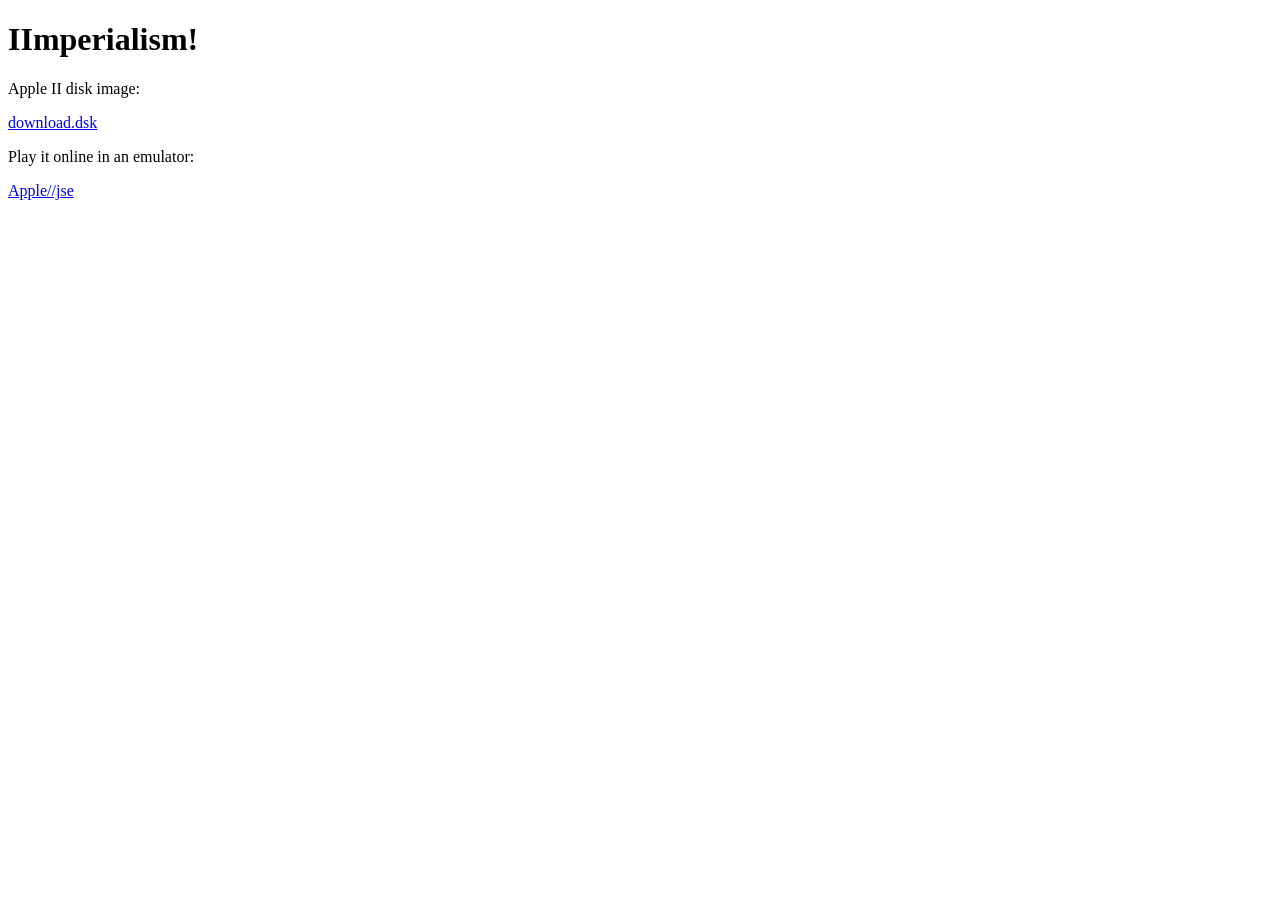
==== index.html @ 108a694f "Add link to play online in an emulator" ====
<!doctype html>
<html>
  <head>
    <meta charset="utf-8">
    <title>IImperialism!</title>
  </head>
  <body>
    <h1>IImperialism!</h1>
    <p>Apple II disk image:</p>
    <p><a href="assets/iimperialism.dsk">download.dsk</a></p>
    <p>Play it online in an emulator:</p>
    <p><a href="https://www.scullinsteel.com/apple//e?disk=https://taciano-perez.github.io/iimperialism/assets/iimperialism.dsk">Apple//jse</a></p>
  </body>
</html>
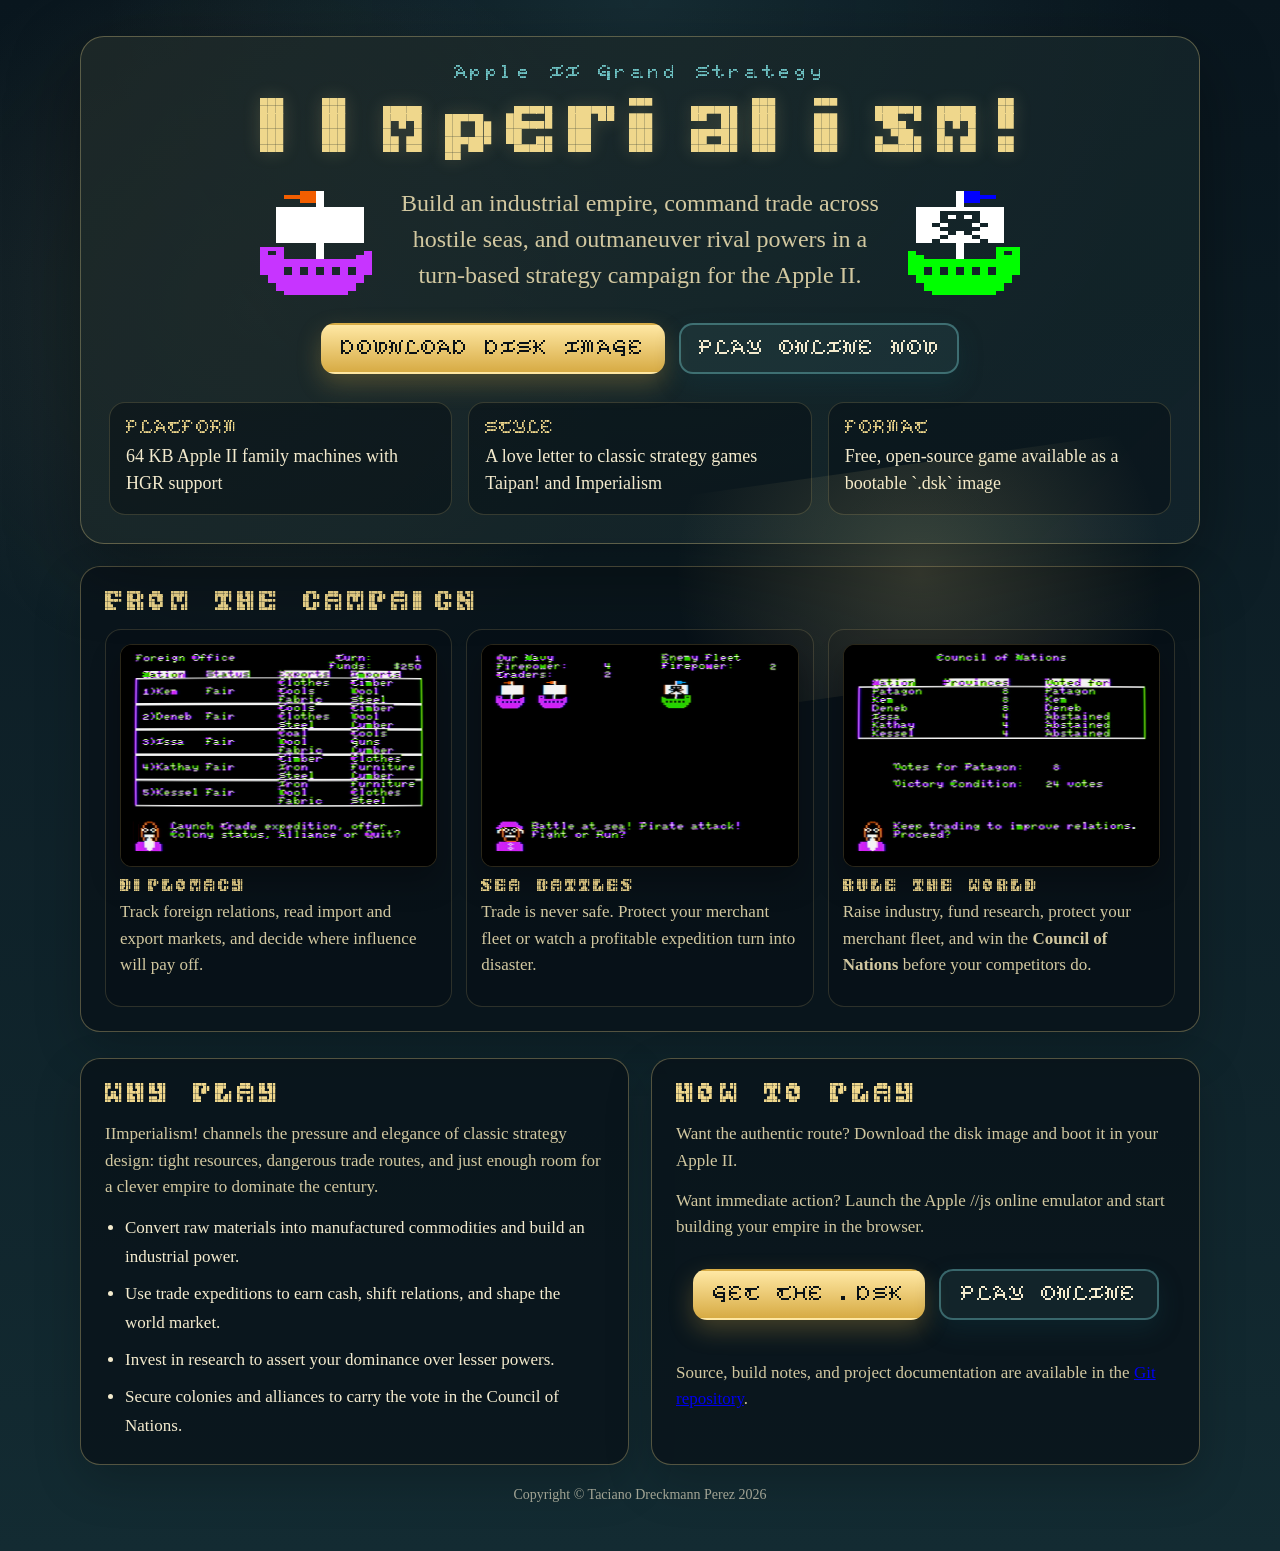
==== commit 9432e679: "Improved website." ====
--- a/index.html
+++ b/index.html
@@ -1,14 +1,509 @@
 <!doctype html>
-<html>
+<html lang="en">
   <head>
     <meta charset="utf-8">
-    <title>IImperialism!</title>
+    <meta name="viewport" content="width=device-width, initial-scale=1">
+    <title>IImperialism! | Apple II Strategy Game</title>
+    <meta
+      name="description"
+      content="Rule an industrial empire on the Apple II. Download the disk image or play IImperialism! online in your browser."
+    >
+    <link rel="icon" type="image/png" href="assets/img/web/ship-favicon.png">
+    <link rel="apple-touch-icon" href="assets/img/web/ship.png">
+    <link rel="stylesheet" href="assets/fonts/fonts.css">
+    <style>
+      :root {
+        --bg-top: #08151d;
+        --bg-bottom: #132b32;
+        --panel: rgba(10, 24, 31, 0.82);
+        --panel-border: rgba(239, 215, 140, 0.32);
+        --text: #f4ebce;
+        --muted: #d2c8a0;
+        --gold: #efd78c;
+        --gold-deep: #b88d36;
+        --sea: #71c7c8;
+        --ink: #091116;
+        --shadow: rgba(0, 0, 0, 0.36);
+        --hero-ship-native-size: 28px;
+        --hero-ship-display-scale: 4;
+      }
+
+      * {
+        box-sizing: border-box;
+      }
+
+      html {
+        min-height: 100%;
+      }
+
+      body {
+        margin: 0;
+        min-height: 100vh;
+        color: var(--text);
+        background:
+          radial-gradient(circle at top, rgba(113, 199, 200, 0.12), transparent 32%),
+          radial-gradient(circle at 20% 20%, rgba(239, 215, 140, 0.1), transparent 24%),
+          linear-gradient(180deg, var(--bg-top), var(--bg-bottom));
+        font-family: "Palatino Linotype", "Book Antiqua", Palatino, serif;
+      }
+
+      body::before {
+        content: "";
+        position: fixed;
+        inset: 0;
+        pointer-events: none;
+        background:
+          linear-gradient(rgba(255, 255, 255, 0.025), rgba(255, 255, 255, 0.025)) 0 0 / 100% 3px,
+          linear-gradient(90deg, rgba(255, 255, 255, 0.016), rgba(255, 255, 255, 0.016)) 0 0 / 3px 100%;
+        opacity: 0.22;
+      }
+
+      .page {
+        width: min(1120px, calc(100% - 32px));
+        margin: 0 auto;
+        padding: 36px 0 48px;
+      }
+
+      .hero {
+        position: relative;
+        padding: 28px;
+        border: 1px solid var(--panel-border);
+        border-radius: 24px;
+        background:
+          linear-gradient(135deg, rgba(239, 215, 140, 0.08), rgba(113, 199, 200, 0.06)),
+          var(--panel);
+        box-shadow: 0 24px 70px var(--shadow);
+      }
+
+      .hero-copy {
+        position: relative;
+        z-index: 1;
+        width: min(760px, 100%);
+        margin: 0 auto;
+        text-align: center;
+      }
+
+      .hero::after {
+        content: "";
+        position: absolute;
+        inset: auto -10% -28% 40%;
+        height: 220px;
+        background: radial-gradient(circle, rgba(239, 215, 140, 0.18), transparent 60%);
+        transform: rotate(-8deg);
+        pointer-events: none;
+      }
+
+      .eyebrow,
+      .title,
+      .cta-link,
+      .stat-label,
+      .section-title {
+        font-family: "IImperialism Taipan", monospace;
+      }
+
+      .eyebrow {
+        display: block;
+        margin-bottom: 18px;
+        color: var(--sea);
+        font-size: 15px;
+        letter-spacing: 1px;
+        text-align: center;
+      }
+
+      .title {
+        margin: 0;
+        max-width: none;
+        font-size: clamp(34px, 5.8vw, 62px);
+        line-height: 1.02;
+        letter-spacing: -0.5px;
+        color: var(--gold);
+        text-shadow: 0 0 18px rgba(239, 215, 140, 0.18);
+        text-align: center;
+      }
+
+      .subtitle {
+        width: min(760px, 100%);
+        margin: 22px auto 0;
+        display: grid;
+        grid-template-columns:
+          calc(var(--hero-ship-native-size) * var(--hero-ship-display-scale))
+          minmax(0, 1fr)
+          calc(var(--hero-ship-native-size) * var(--hero-ship-display-scale));
+        gap: 18px;
+        align-items: center;
+        font-size: clamp(18px, 2.5vw, 24px);
+        line-height: 1.5;
+        color: var(--muted);
+      }
+
+      .subtitle-text {
+        text-align: center;
+      }
+
+      .hero-ship {
+        display: block;
+        width: calc(var(--hero-ship-native-size) * var(--hero-ship-display-scale));
+        height: calc(var(--hero-ship-native-size) * var(--hero-ship-display-scale));
+        object-fit: contain;
+        image-rendering: pixelated;
+      }
+
+      .cta-row {
+        display: flex;
+        flex-wrap: wrap;
+        gap: 14px;
+        margin-top: 28px;
+        justify-content: center;
+      }
+
+      .cta-link {
+        display: inline-flex;
+        align-items: center;
+        justify-content: center;
+        min-width: 220px;
+        padding: 14px 18px;
+        border: 2px solid transparent;
+        border-radius: 14px;
+        text-decoration: none;
+        font-size: 16px;
+        line-height: 1.2;
+        text-transform: uppercase;
+        transition: transform 140ms ease, box-shadow 140ms ease, border-color 140ms ease;
+      }
+
+      .cta-link:hover,
+      .cta-link:focus-visible {
+        transform: translateY(-2px);
+      }
+
+      .cta-primary {
+        color: var(--ink);
+        background: linear-gradient(180deg, #ffe8a4, #d7ab44);
+        box-shadow: 0 10px 24px rgba(215, 171, 68, 0.28);
+      }
+
+      .cta-secondary {
+        color: var(--text);
+        background: rgba(113, 199, 200, 0.08);
+        border-color: rgba(113, 199, 200, 0.42);
+        box-shadow: 0 10px 24px rgba(18, 63, 71, 0.32);
+      }
+
+      .shot-frame {
+        position: relative;
+        overflow: hidden;
+        border: 1px solid rgba(239, 215, 140, 0.18);
+        border-radius: 12px;
+        background: #000;
+        box-shadow: 0 14px 30px rgba(0, 0, 0, 0.28);
+      }
+
+      .shot-frame img {
+        display: block;
+        width: 100%;
+        height: auto;
+        image-rendering: pixelated;
+      }
+
+      .stats {
+        display: grid;
+        grid-template-columns: repeat(3, minmax(0, 1fr));
+        gap: 16px;
+        margin-top: 28px;
+      }
+
+      .stat {
+        padding: 18px 16px;
+        border: 1px solid rgba(239, 215, 140, 0.18);
+        border-radius: 16px;
+        background: rgba(6, 14, 19, 0.48);
+      }
+
+      .stat-label {
+        display: block;
+        margin-bottom: 8px;
+        color: var(--gold);
+        font-size: 14px;
+        text-transform: uppercase;
+      }
+
+      .stat-value {
+        margin: 0;
+        color: var(--text);
+        font-size: 18px;
+        line-height: 1.45;
+      }
+
+      .content-grid {
+        display: grid;
+        grid-template-columns: repeat(2, minmax(0, 1fr));
+        gap: 22px;
+        margin-top: 26px;
+      }
+
+      .panel {
+        padding: 24px;
+        border: 1px solid var(--panel-border);
+        border-radius: 20px;
+        background: rgba(9, 18, 24, 0.76);
+        box-shadow: 0 18px 48px rgba(0, 0, 0, 0.2);
+      }
+
+      .section-title {
+        margin: 0 0 16px;
+        color: var(--gold);
+        font-size: 22px;
+        text-transform: uppercase;
+      }
+
+      .panel p {
+        margin: 0 0 14px;
+        color: var(--muted);
+        font-size: 17px;
+        line-height: 1.55;
+      }
+
+      .feature-list {
+        margin: 0;
+        padding-left: 20px;
+        color: var(--text);
+        font-size: 17px;
+        line-height: 1.7;
+      }
+
+      .feature-list li + li {
+        margin-top: 8px;
+      }
+
+      .showcase-panel {
+        margin-top: 22px;
+      }
+
+      .screenshot-grid {
+        display: grid;
+        grid-template-columns: repeat(3, minmax(0, 1fr));
+        gap: 14px;
+      }
+
+      .screenshot-card {
+        padding: 14px;
+        border: 1px solid rgba(239, 215, 140, 0.16);
+        border-radius: 16px;
+        background: rgba(6, 14, 19, 0.42);
+      }
+
+      .screenshot-title {
+        margin: 12px 0 6px;
+        color: var(--gold);
+        font-family: "IImperialism Taipan", monospace;
+        font-size: 14px;
+        text-transform: uppercase;
+      }
+
+      .screenshot-copy {
+        margin: 0;
+        color: var(--muted);
+        font-size: 15px;
+        line-height: 1.45;
+      }
+
+      .footer-note {
+        margin-top: 18px;
+        color: rgba(244, 235, 206, 0.76);
+        font-size: 15px;
+      }
+
+      .footer-note a {
+        color: var(--sea);
+      }
+
+      .site-footer {
+        margin-top: 22px;
+        text-align: center;
+        color: rgba(244, 235, 206, 0.64);
+        font-size: 14px;
+      }
+
+      @media (max-width: 860px) {
+        .content-grid,
+        .stats {
+          grid-template-columns: 1fr;
+        }
+
+        .page {
+          width: min(100% - 20px, 1120px);
+          padding-top: 18px;
+        }
+
+        .hero,
+        .panel {
+          padding: 20px;
+          border-radius: 18px;
+        }
+
+        .title {
+          font-size: clamp(30px, 10vw, 48px);
+        }
+
+        .subtitle {
+          grid-template-columns: 1fr;
+          gap: 12px;
+        }
+
+        .hero-ship {
+          margin: 0 auto;
+        }
+
+        .screenshot-grid {
+          grid-template-columns: 1fr;
+        }
+
+        .cta-link {
+          width: 100%;
+          min-width: 0;
+        }
+      }
+    </style>
   </head>
   <body>
-    <h1>IImperialism!</h1>
-    <p>Apple II disk image:</p>
-    <p><a href="assets/iimperialism.dsk">download.dsk</a></p>
-    <p>Play it online in an emulator:</p>
-    <p><a href="https://www.scullinsteel.com/apple//e?disk=https://taciano-perez.github.io/iimperialism/assets/iimperialism.dsk">Apple//jse</a></p>
+    <main class="page">
+      <section class="hero">
+        <div class="hero-copy">
+          <div class="eyebrow">Apple II Grand Strategy</div>
+          <h1 class="title">IImperialism!</h1>
+          <p class="subtitle">
+            <img class="hero-ship" src="assets/img/web/ship.png" alt="">
+            <span class="subtitle-text">
+              Build an industrial empire, command trade across hostile seas, and
+              outmaneuver rival powers in a turn-based strategy campaign for
+              the Apple II.
+            </span>
+            <img class="hero-ship" src="assets/img/web/ship_pirate.png" alt="">
+          </p>
+          <div class="cta-row">
+            <a class="cta-link cta-primary" href="assets/iimperialism.dsk" download>
+              Download Disk Image
+            </a>
+            <a
+              class="cta-link cta-secondary"
+              href="https://www.scullinsteel.com/apple//e?disk=https://taciano-perez.github.io/iimperialism/assets/iimperialism.dsk"
+              target="_blank"
+              rel="noopener noreferrer"
+            >
+              Play Online Now
+            </a>
+          </div>
+        </div>
+
+        <div class="stats">
+          <div class="stat">
+            <span class="stat-label">Platform</span>
+            <p class="stat-value">64 KB Apple II family machines with HGR support</p>
+          </div>
+          <div class="stat">
+            <span class="stat-label">Style</span>
+            <p class="stat-value">A love letter to classic strategy games Taipan! and Imperialism</p>
+          </div>
+          <div class="stat">
+            <span class="stat-label">Format</span>
+            <p class="stat-value">Free, open-source game available as a bootable `.dsk` image</p>
+          </div>
+        </div>
+      </section>
+
+      <section class="panel showcase-panel">
+        <h2 class="section-title">From The Campaign</h2>
+        <div class="screenshot-grid">
+          <div class="screenshot-card">
+            <div class="shot-frame">
+              <img
+                src="assets/screenshots/diplomacy-screen.png"
+                alt="Foreign Office diplomacy screen"
+              >
+            </div>
+            <h3 class="screenshot-title">Diplomacy</h3>
+            <p class="screenshot-copy">
+              Track foreign relations, read import and export markets, and decide where influence will pay off.
+            </p>
+          </div>
+          <div class="screenshot-card">
+            <div class="shot-frame">
+              <img
+                src="assets/screenshots/sea-battle-screen.png"
+                alt="Sea battle screen with pirate attack"
+              >
+            </div>
+            <h3 class="screenshot-title">Sea Battles</h3>
+            <p class="screenshot-copy">
+              Trade is never safe. Protect your merchant fleet or watch a profitable expedition turn into disaster.
+            </p>
+          </div>
+          <div class="screenshot-card">
+            <div class="shot-frame">
+              <img
+                src="assets/screenshots/council-nations-screen.png"
+                alt="Council of Nations screen"
+              >
+            </div>
+            <h3 class="screenshot-title">Rule the World</h3>
+            <p class="screenshot-copy">
+              Raise industry, fund research, protect your merchant fleet, and win
+              the <strong>Council of Nations</strong> before your competitors do.
+            </p>
+          </div>
+        </div>
+      </section>
+
+      <section class="content-grid">
+        <article class="panel">
+          <h2 class="section-title">Why Play</h2>
+          <p>
+            IImperialism! channels the pressure and elegance of classic strategy
+            design: tight resources, dangerous trade routes, and just enough room
+            for a clever empire to dominate the century.
+          </p>
+          <ul class="feature-list">
+            <li>Convert raw materials into manufactured commodities and build an industrial power.</li>
+            <li>Use trade expeditions to earn cash, shift relations, and shape the world market.</li>
+            <li>Invest in research to assert your dominance over lesser powers.</li>
+            <li>Secure colonies and alliances to carry the vote in the Council of Nations.</li>
+          </ul>
+        </article>
+
+        <article class="panel">
+          <h2 class="section-title">How To PLay</h2>
+          <p>
+            Want the authentic route? Download the disk image and boot it in your
+            Apple II.
+          </p>
+          <p>
+            Want immediate action? Launch the Apple //js online
+            emulator and start building your empire in the browser.
+          </p>
+          <div class="cta-row">
+            <a class="cta-link cta-primary" href="assets/iimperialism.dsk" download>
+              Get The .DSK
+            </a>
+            <a
+              class="cta-link cta-secondary"
+              href="https://www.scullinsteel.com/apple//e?disk=https://taciano-perez.github.io/iimperialism/assets/iimperialism.dsk"
+              target="_blank"
+              rel="noopener noreferrer"
+            >
+              Play Online
+            </a>
+          </div>
+          <p>&nbsp;</p>
+          <p>
+            Source, build notes, and project documentation are available in the
+            <a href="https://github.com/taciano-perez/iimperialism">Git repository</a>.
+          </p>
+        </article>
+      </section>
+
+      <footer class="site-footer">
+        Copyright &copy; Taciano Dreckmann Perez 2026
+      </footer>
+    </main>
   </body>
 </html>
--- a/assets/fonts/fonts.css
+++ b/assets/fonts/fonts.css
@@ -0,0 +1,20 @@
+/* Generated by tools/export_web_fonts.py */
+@font-face {
+  font-family: 'IImperialism Taipan';
+  src: url('iimperialism-taipan-regular.woff2') format('woff2');
+  font-style: normal;
+  font-weight: 400;
+}
+@font-face {
+  font-family: 'IImperialism Taipan';
+  src: url('iimperialism-taipan-bold.woff2') format('woff2');
+  font-style: normal;
+  font-weight: 700;
+}
+
+.iimperialism-font {
+  font-family: 'IImperialism Taipan', monospace;
+  font-smooth: never;
+  -webkit-font-smoothing: none;
+  text-rendering: optimizeSpeed;
+}
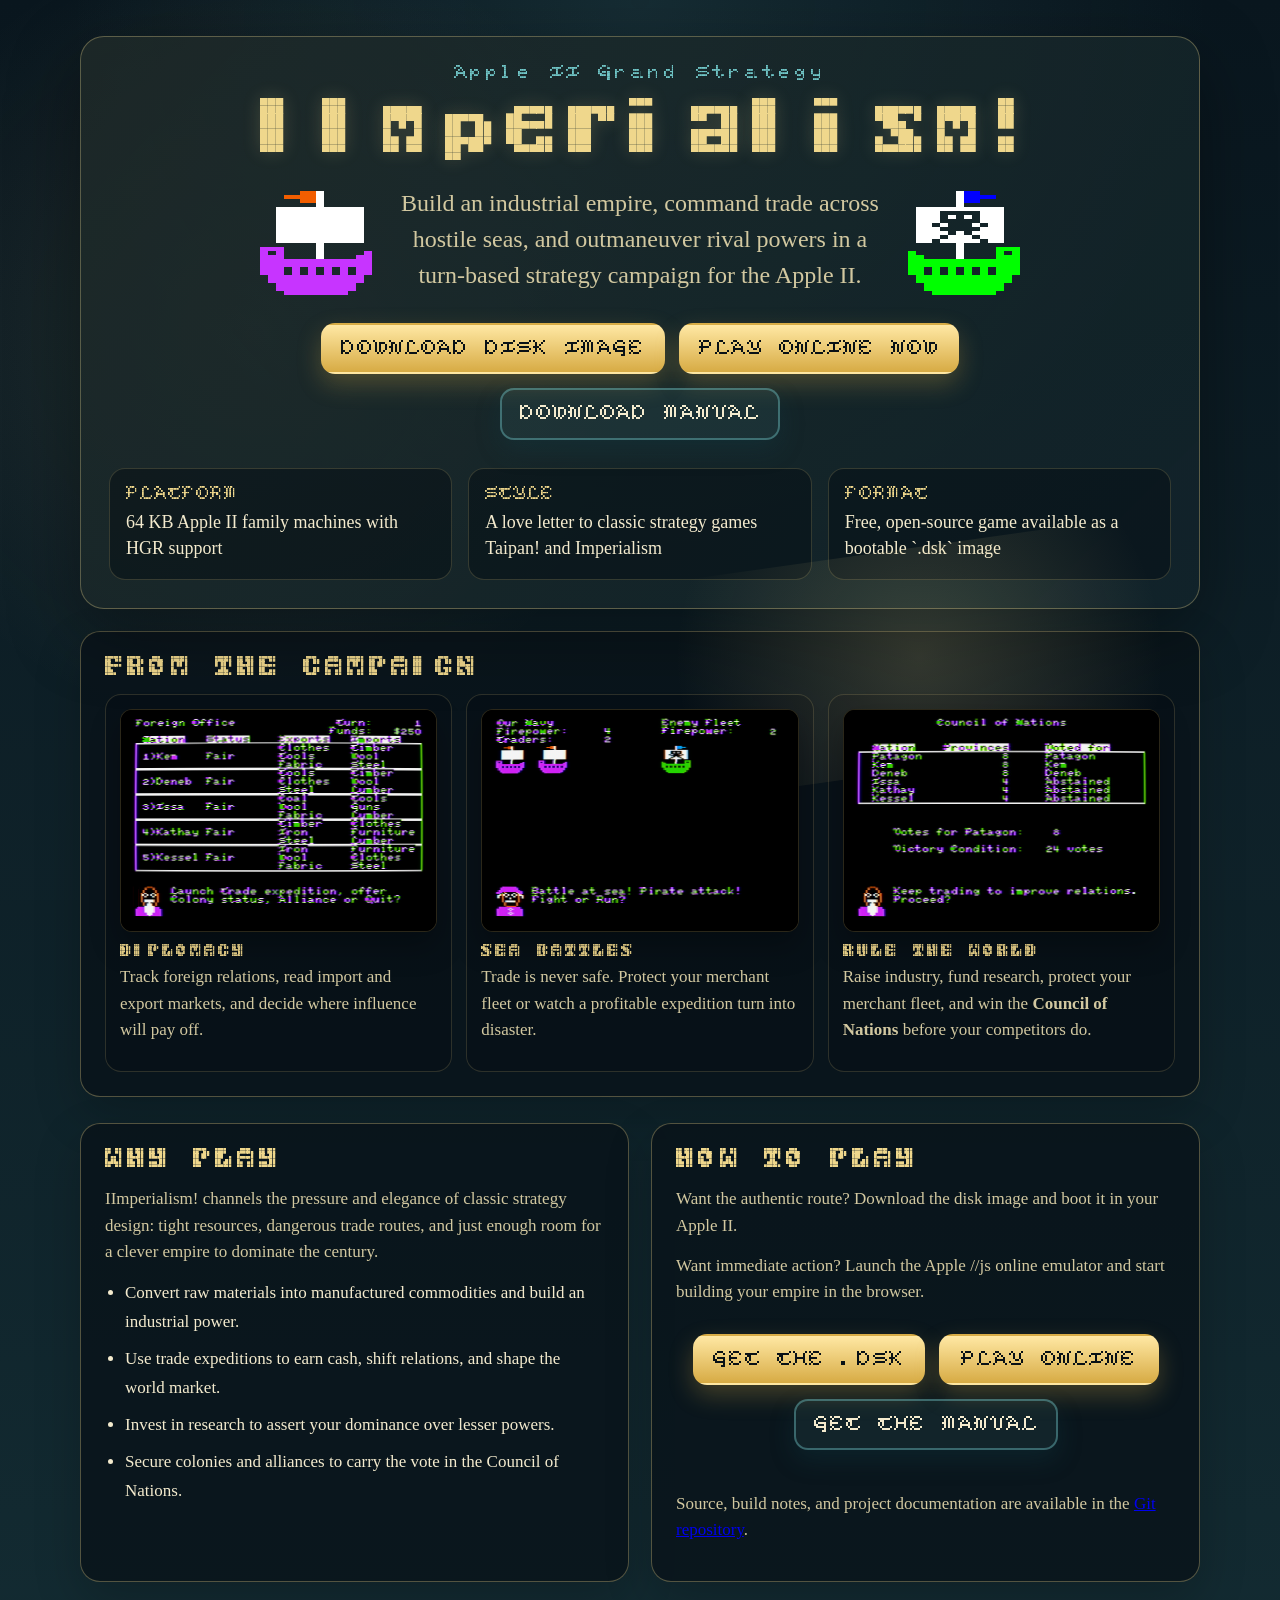
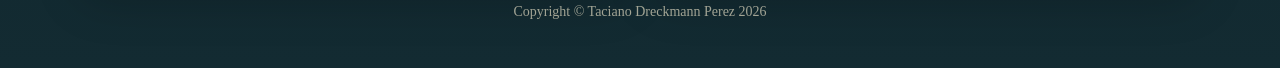
==== commit 30ed2e1a: "Improved website and manual." ====
--- a/index.html
+++ b/index.html
@@ -363,6 +363,19 @@
           min-width: 0;
         }
       }
+
+      @media (max-width: 520px) {
+        .hero,
+        .panel {
+          padding: 16px;
+        }
+
+        .title {
+          font-size: clamp(19px, 8vw, 30px);
+          line-height: 0.94;
+          letter-spacing: 0;
+        }
+      }
     </style>
   </head>
   <body>
@@ -381,16 +394,31 @@
             <img class="hero-ship" src="assets/img/web/ship_pirate.png" alt="">
           </p>
           <div class="cta-row">
-            <a class="cta-link cta-primary" href="assets/iimperialism.dsk" download>
+            <a
+              class="cta-link cta-primary"
+              href="releases/0.1.0/iimperialism-0.1.0.dsk"
+              download
+              target="_blank"
+              rel="noopener noreferrer"
+            >
               Download Disk Image
             </a>
             <a
-              class="cta-link cta-secondary"
-              href="https://www.scullinsteel.com/apple//e?disk=https://taciano-perez.github.io/iimperialism/assets/iimperialism.dsk"
+              class="cta-link cta-primary"
+              href="https://www.scullinsteel.com/apple//e?disk=https://taciano-perez.github.io/iimperialism/releases/0.1.0/iimperialism-0.1.0.dsk"
               target="_blank"
               rel="noopener noreferrer"
             >
               Play Online Now
+            </a>
+            <a
+              class="cta-link cta-secondary"
+              href="releases/0.1.0/iimperialism-manual-0.1.0.pdf"
+              download
+              target="_blank"
+              rel="noopener noreferrer"
+            >
+              Download Manual
             </a>
           </div>
         </div>
@@ -481,22 +509,41 @@
             emulator and start building your empire in the browser.
           </p>
           <div class="cta-row">
-            <a class="cta-link cta-primary" href="assets/iimperialism.dsk" download>
+            <a
+              class="cta-link cta-primary"
+              href="releases/0.1.0/iimperialism-0.1.0.dsk"
+              download
+              target="_blank"
+              rel="noopener noreferrer"
+            >
               Get The .DSK
             </a>
             <a
-              class="cta-link cta-secondary"
-              href="https://www.scullinsteel.com/apple//e?disk=https://taciano-perez.github.io/iimperialism/assets/iimperialism.dsk"
+              class="cta-link cta-primary"
+              href="https://www.scullinsteel.com/apple//e?disk=https://taciano-perez.github.io/iimperialism/releases/0.1.0/iimperialism-0.1.0.dsk"
               target="_blank"
               rel="noopener noreferrer"
             >
               Play Online
             </a>
+            <a
+              class="cta-link cta-secondary"
+              href="releases/0.1.0/iimperialism-manual-0.1.0.pdf"
+              download
+              target="_blank"
+              rel="noopener noreferrer"
+            >
+              Get The Manual
+            </a>
           </div>
           <p>&nbsp;</p>
           <p>
             Source, build notes, and project documentation are available in the
-            <a href="https://github.com/taciano-perez/iimperialism">Git repository</a>.
+            <a
+              href="https://github.com/taciano-perez/iimperialism"
+              target="_blank"
+              rel="noopener noreferrer"
+            >Git repository</a>.
           </p>
         </article>
       </section>
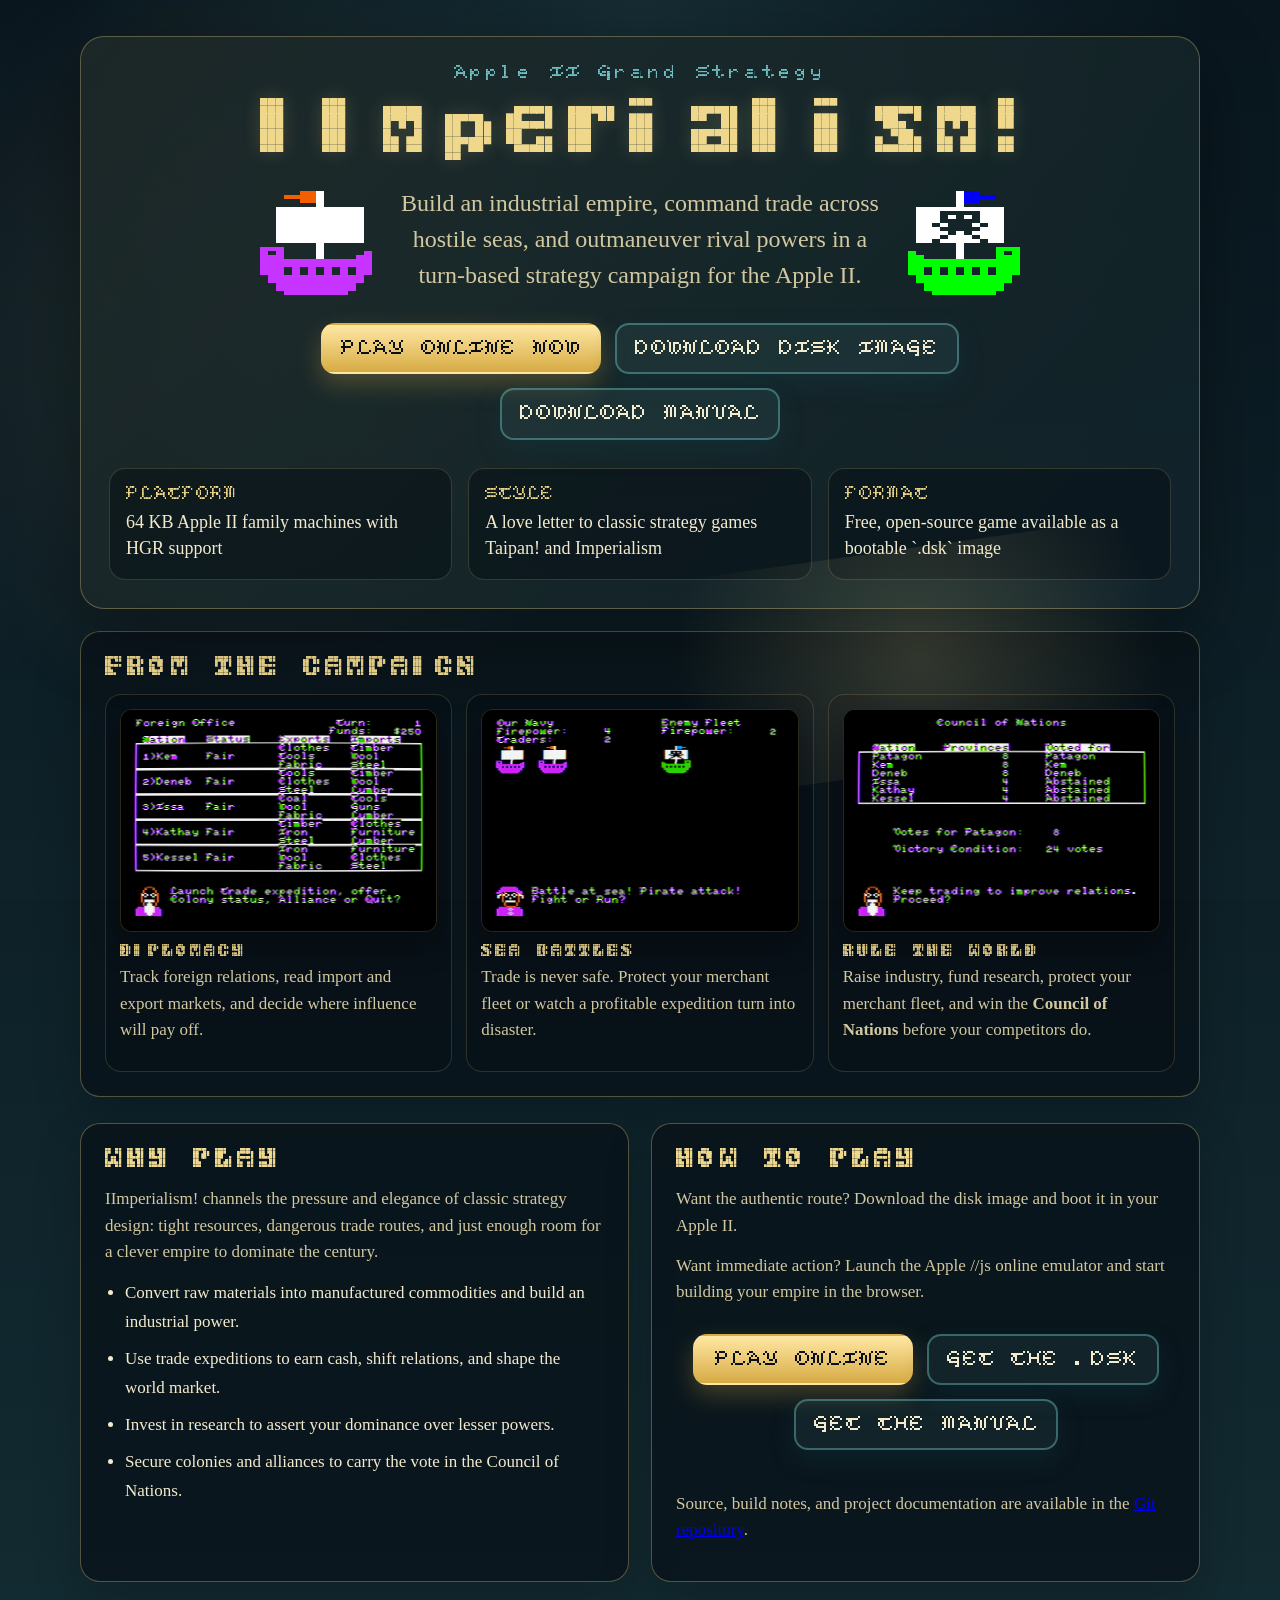
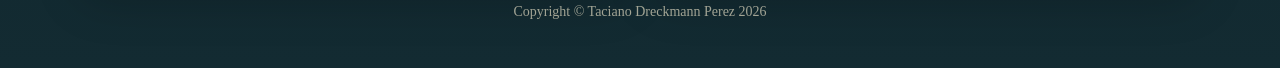
==== commit 000ca74b: "Updated website" ====
--- a/index.html
+++ b/index.html
@@ -371,7 +371,8 @@
         }
 
         .title {
-          font-size: clamp(19px, 8vw, 30px);
+          width: 100%;
+          font-size: clamp(16px, 6.6vw, 25px);
           line-height: 0.94;
           letter-spacing: 0;
         }
@@ -396,20 +397,20 @@
           <div class="cta-row">
             <a
               class="cta-link cta-primary"
+              href="https://www.scullinsteel.com/apple//e?disk=https://taciano-perez.github.io/iimperialism/releases/0.1.0/iimperialism-0.1.0.dsk"
+              target="_blank"
+              rel="noopener noreferrer"
+            >
+              Play Online Now
+            </a>
+            <a
+              class="cta-link cta-secondary"
               href="releases/0.1.0/iimperialism-0.1.0.dsk"
               download
               target="_blank"
               rel="noopener noreferrer"
             >
               Download Disk Image
-            </a>
-            <a
-              class="cta-link cta-primary"
-              href="https://www.scullinsteel.com/apple//e?disk=https://taciano-perez.github.io/iimperialism/releases/0.1.0/iimperialism-0.1.0.dsk"
-              target="_blank"
-              rel="noopener noreferrer"
-            >
-              Play Online Now
             </a>
             <a
               class="cta-link cta-secondary"
@@ -499,7 +500,7 @@
         </article>
 
         <article class="panel">
-          <h2 class="section-title">How To PLay</h2>
+          <h2 class="section-title">How To Play</h2>
           <p>
             Want the authentic route? Download the disk image and boot it in your
             Apple II.
@@ -511,20 +512,20 @@
           <div class="cta-row">
             <a
               class="cta-link cta-primary"
+              href="https://www.scullinsteel.com/apple//e?disk=https://taciano-perez.github.io/iimperialism/releases/0.1.0/iimperialism-0.1.0.dsk"
+              target="_blank"
+              rel="noopener noreferrer"
+            >
+              Play Online
+            </a>
+            <a
+              class="cta-link cta-secondary"
               href="releases/0.1.0/iimperialism-0.1.0.dsk"
               download
               target="_blank"
               rel="noopener noreferrer"
             >
               Get The .DSK
-            </a>
-            <a
-              class="cta-link cta-primary"
-              href="https://www.scullinsteel.com/apple//e?disk=https://taciano-perez.github.io/iimperialism/releases/0.1.0/iimperialism-0.1.0.dsk"
-              target="_blank"
-              rel="noopener noreferrer"
-            >
-              Play Online
             </a>
             <a
               class="cta-link cta-secondary"
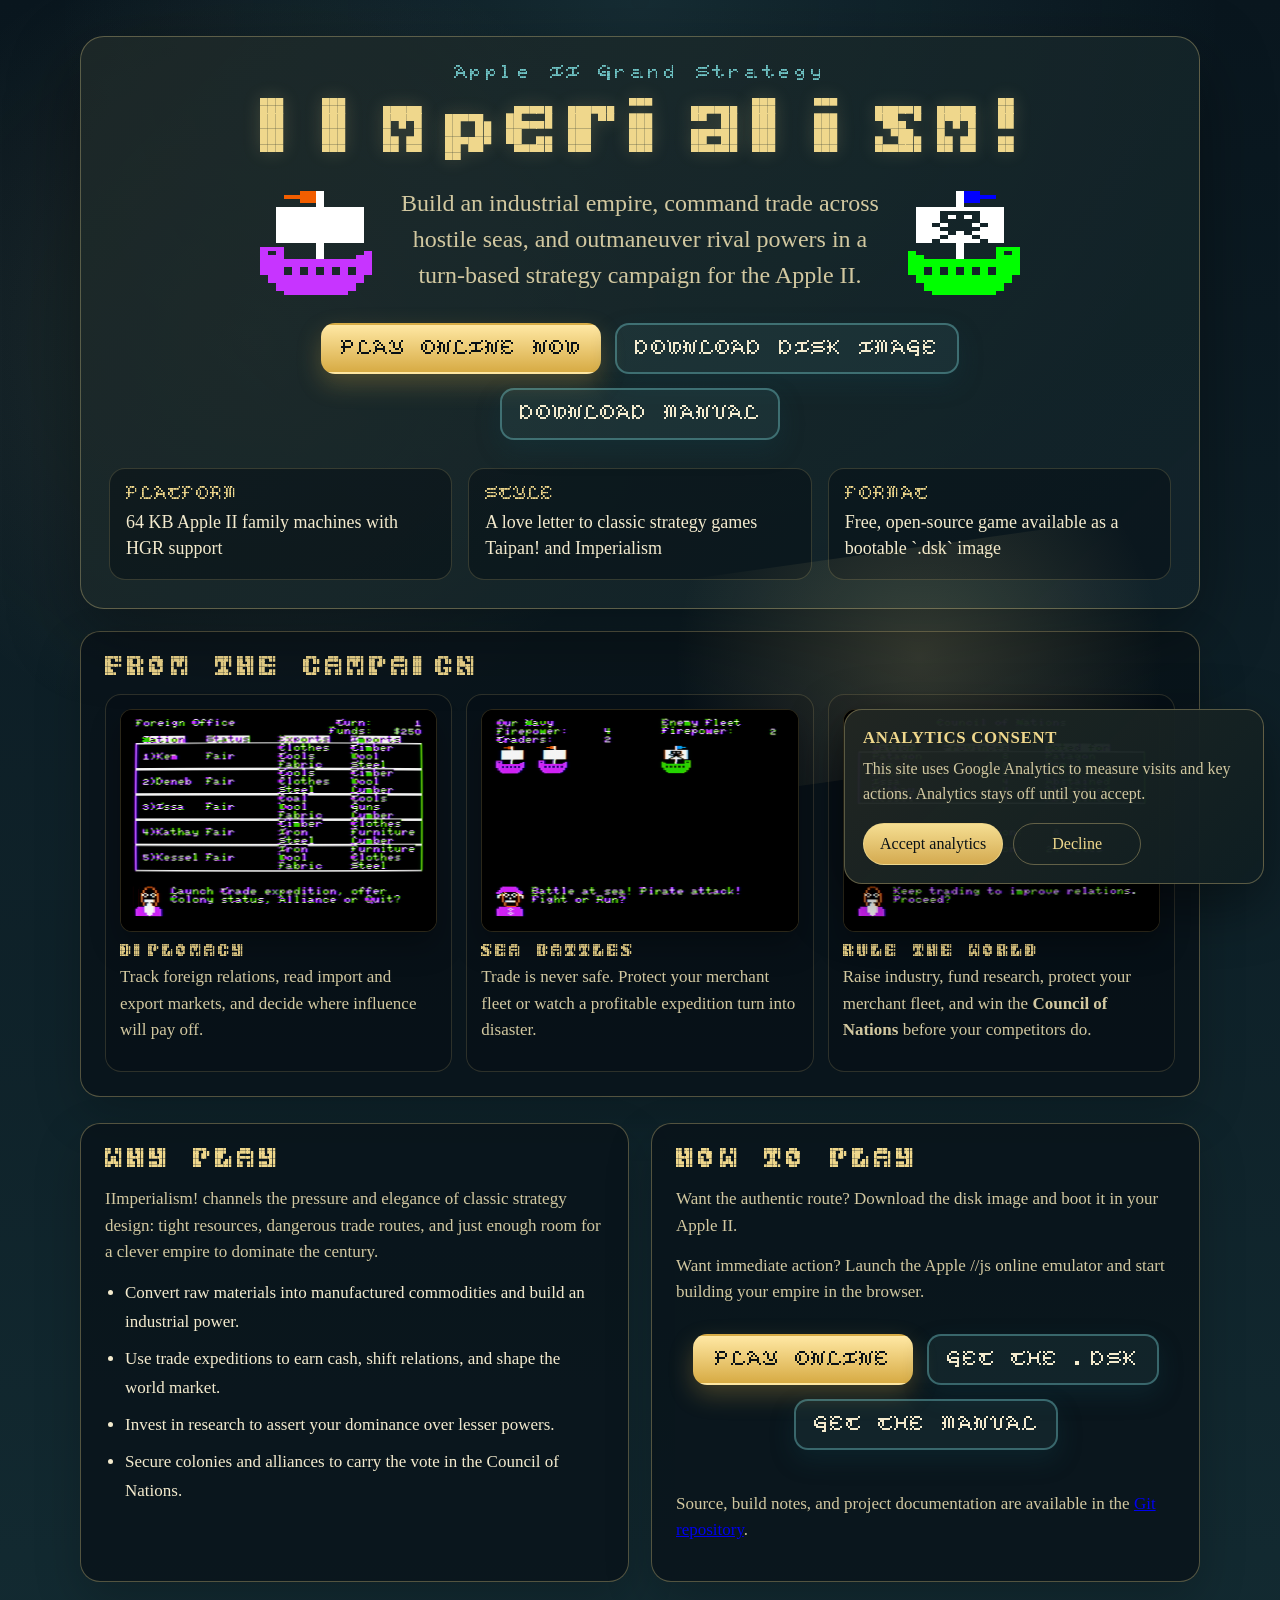
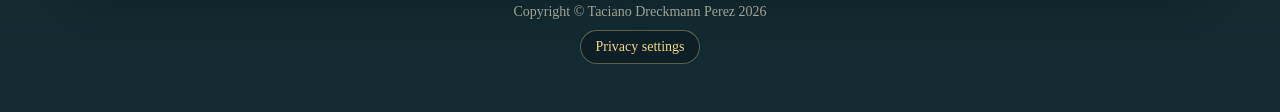
==== commit 88492013: "Added Google Analytics tag to website" ====
--- a/index.html
+++ b/index.html
@@ -11,6 +11,56 @@
     <link rel="icon" type="image/png" href="assets/img/web/ship-favicon.png">
     <link rel="apple-touch-icon" href="assets/img/web/ship.png">
     <link rel="stylesheet" href="assets/fonts/fonts.css">
+    <script>
+      window.dataLayer = window.dataLayer || [];
+      function gtag() { dataLayer.push(arguments); }
+
+      const GA_TRACKING_ID = "G-DYC3GRG2Q1";
+      const CONSENT_KEY = "iimperialism-analytics-consent";
+      let gaLoaded = false;
+
+      gtag("consent", "default", {
+        ad_storage: "denied",
+        ad_user_data: "denied",
+        ad_personalization: "denied",
+        analytics_storage: "denied"
+      });
+
+      function loadGoogleAnalytics() {
+        if (gaLoaded) {
+          return;
+        }
+
+        gaLoaded = true;
+
+        const script = document.createElement("script");
+        script.async = true;
+        script.src = "https://www.googletagmanager.com/gtag/js?id=" + GA_TRACKING_ID;
+        document.head.appendChild(script);
+
+        gtag("js", new Date());
+        gtag("config", GA_TRACKING_ID);
+      }
+
+      function setAnalyticsConsent(granted) {
+        gtag("consent", "update", {
+          ad_storage: "denied",
+          ad_user_data: "denied",
+          ad_personalization: "denied",
+          analytics_storage: granted ? "granted" : "denied"
+        });
+
+        window.localStorage.setItem(CONSENT_KEY, granted ? "granted" : "denied");
+
+        if (granted) {
+          loadGoogleAnalytics();
+        }
+      }
+
+      if (window.localStorage.getItem(CONSENT_KEY) === "granted") {
+        setAnalyticsConsent(true);
+      }
+    </script>
     <style>
       :root {
         --bg-top: #08151d;
@@ -324,6 +374,88 @@
         font-size: 14px;
       }
 
+      .footer-settings {
+        margin-top: 10px;
+      }
+
+      .privacy-button {
+        border: 1px solid rgba(239, 215, 140, 0.35);
+        border-radius: 999px;
+        padding: 8px 14px;
+        color: var(--gold);
+        background: rgba(9, 17, 22, 0.42);
+        font: inherit;
+        cursor: pointer;
+        transition: transform 180ms ease, border-color 180ms ease, background 180ms ease;
+      }
+
+      .privacy-button:hover,
+      .privacy-button:focus-visible {
+        border-color: rgba(239, 215, 140, 0.72);
+        background: rgba(9, 17, 22, 0.62);
+        transform: translateY(-1px);
+      }
+
+      .consent-banner {
+        position: fixed;
+        right: 16px;
+        bottom: 16px;
+        z-index: 20;
+        width: min(420px, calc(100% - 32px));
+        padding: 18px;
+        border: 1px solid var(--panel-border);
+        border-radius: 18px;
+        background:
+          linear-gradient(135deg, rgba(239, 215, 140, 0.12), rgba(113, 199, 200, 0.08)),
+          rgba(6, 15, 20, 0.96);
+        box-shadow: 0 20px 60px rgba(0, 0, 0, 0.45);
+      }
+
+      .consent-banner[hidden] {
+        display: none;
+      }
+
+      .consent-title {
+        margin: 0 0 8px;
+        color: var(--gold);
+        font-size: 1.05rem;
+        letter-spacing: 0.04em;
+        text-transform: uppercase;
+      }
+
+      .consent-copy {
+        margin: 0;
+        color: var(--muted);
+        line-height: 1.6;
+      }
+
+      .consent-actions {
+        display: flex;
+        flex-wrap: wrap;
+        gap: 10px;
+        margin-top: 16px;
+      }
+
+      .consent-button {
+        min-width: 128px;
+        border-radius: 999px;
+        padding: 11px 16px;
+        font: inherit;
+        cursor: pointer;
+      }
+
+      .consent-accept {
+        border: 1px solid rgba(239, 215, 140, 0.85);
+        color: var(--ink);
+        background: linear-gradient(180deg, #f5de92, #d4aa50);
+      }
+
+      .consent-decline {
+        border: 1px solid rgba(239, 215, 140, 0.35);
+        color: var(--gold);
+        background: transparent;
+      }
+
       @media (max-width: 860px) {
         .content-grid,
         .stats {
@@ -361,6 +493,12 @@
         .cta-link {
           width: 100%;
           min-width: 0;
+        }
+
+        .consent-banner {
+          left: 16px;
+          right: 16px;
+          width: auto;
         }
       }
 
@@ -400,6 +538,7 @@
               href="https://www.scullinsteel.com/apple//e?disk=https://taciano-perez.github.io/iimperialism/releases/0.1.0/iimperialism-0.1.0.dsk"
               target="_blank"
               rel="noopener noreferrer"
+              data-analytics-event="play_online"
             >
               Play Online Now
             </a>
@@ -409,6 +548,7 @@
               download
               target="_blank"
               rel="noopener noreferrer"
+              data-analytics-event="download_dsk"
             >
               Download Disk Image
             </a>
@@ -418,6 +558,7 @@
               download
               target="_blank"
               rel="noopener noreferrer"
+              data-analytics-event="download_manual"
             >
               Download Manual
             </a>
@@ -515,6 +656,7 @@
               href="https://www.scullinsteel.com/apple//e?disk=https://taciano-perez.github.io/iimperialism/releases/0.1.0/iimperialism-0.1.0.dsk"
               target="_blank"
               rel="noopener noreferrer"
+              data-analytics-event="play_online"
             >
               Play Online
             </a>
@@ -524,6 +666,7 @@
               download
               target="_blank"
               rel="noopener noreferrer"
+              data-analytics-event="download_dsk"
             >
               Get The .DSK
             </a>
@@ -533,6 +676,7 @@
               download
               target="_blank"
               rel="noopener noreferrer"
+              data-analytics-event="download_manual"
             >
               Get The Manual
             </a>
@@ -544,6 +688,7 @@
               href="https://github.com/taciano-perez/iimperialism"
               target="_blank"
               rel="noopener noreferrer"
+              data-analytics-event="open_repository"
             >Git repository</a>.
           </p>
         </article>
@@ -551,7 +696,81 @@
 
       <footer class="site-footer">
         Copyright &copy; Taciano Dreckmann Perez 2026
+        <div class="footer-settings">
+          <button class="privacy-button" type="button" data-open-consent>
+            Privacy settings
+          </button>
+        </div>
       </footer>
     </main>
+    <aside
+      class="consent-banner"
+      id="consent-banner"
+      role="dialog"
+      aria-labelledby="consent-title"
+      aria-describedby="consent-copy"
+      hidden
+    >
+      <h2 class="consent-title" id="consent-title">Analytics consent</h2>
+      <p class="consent-copy" id="consent-copy">
+        This site uses Google Analytics to measure visits and key actions. Analytics stays off until you accept.
+      </p>
+      <div class="consent-actions">
+        <button class="consent-button consent-accept" type="button" data-consent-action="accept">
+          Accept analytics
+        </button>
+        <button class="consent-button consent-decline" type="button" data-consent-action="decline">
+          Decline
+        </button>
+      </div>
+    </aside>
+    <script>
+      (function () {
+        const consentBanner = document.getElementById("consent-banner");
+        const consentButtons = document.querySelectorAll("[data-consent-action]");
+        const settingsButtons = document.querySelectorAll("[data-open-consent]");
+        const trackedLinks = document.querySelectorAll("[data-analytics-event]");
+
+        function hideBanner() {
+          consentBanner.hidden = true;
+        }
+
+        function showBanner() {
+          consentBanner.hidden = false;
+        }
+
+        if (window.localStorage.getItem(CONSENT_KEY) !== null) {
+          hideBanner();
+        } else {
+          showBanner();
+        }
+
+        consentButtons.forEach(function (button) {
+          button.addEventListener("click", function () {
+            const granted = button.dataset.consentAction === "accept";
+            setAnalyticsConsent(granted);
+            hideBanner();
+          });
+        });
+
+        settingsButtons.forEach(function (button) {
+          button.addEventListener("click", showBanner);
+        });
+
+        trackedLinks.forEach(function (link) {
+          link.addEventListener("click", function () {
+            if (window.localStorage.getItem(CONSENT_KEY) !== "granted") {
+              return;
+            }
+
+            gtag("event", "select_content", {
+              content_type: "cta",
+              item_id: link.dataset.analyticsEvent,
+              link_url: link.href
+            });
+          });
+        });
+      }());
+    </script>
   </body>
 </html>
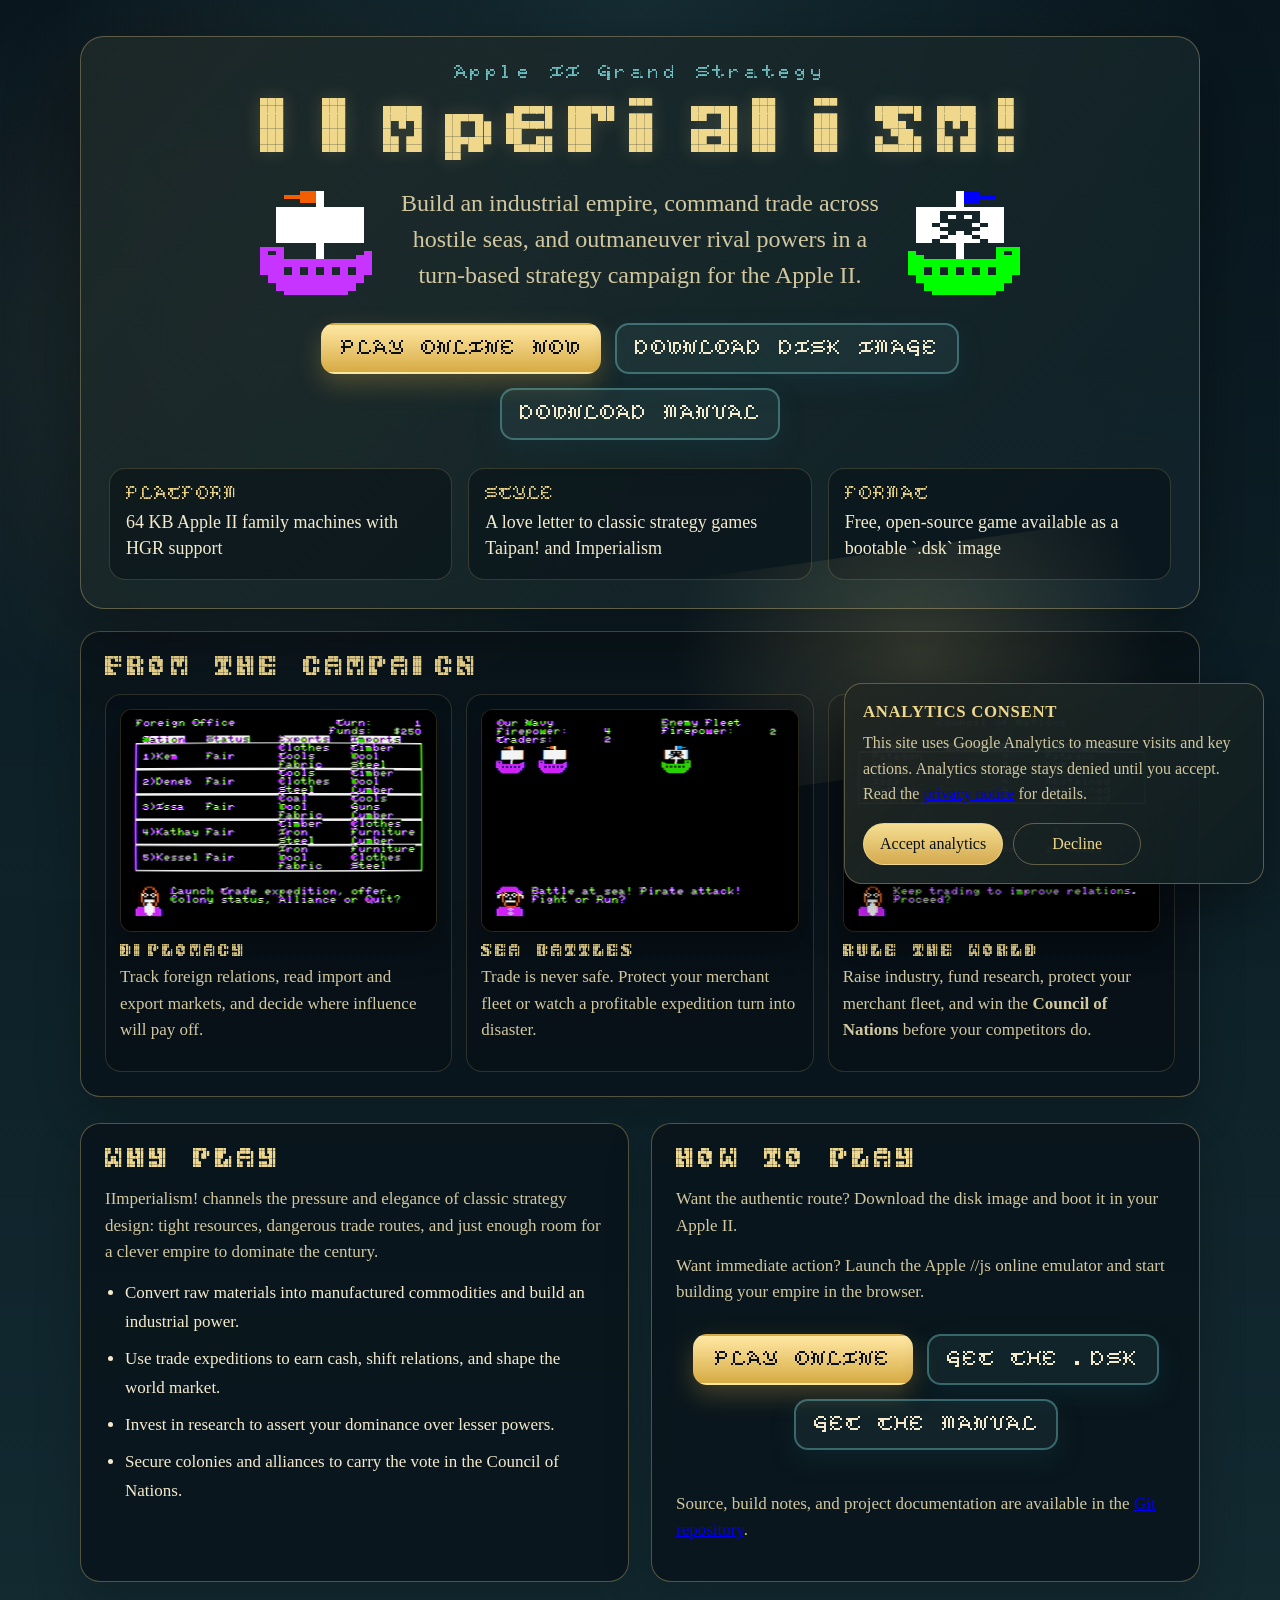
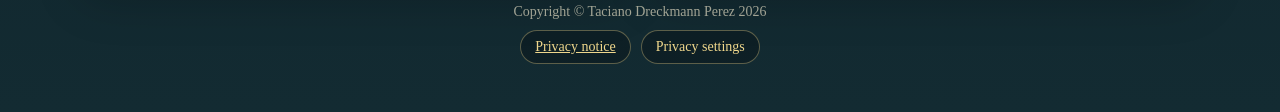
==== commit 94521b9c: "Added privacy policy page" ====
--- a/index.html
+++ b/index.html
@@ -11,13 +11,13 @@
     <link rel="icon" type="image/png" href="assets/img/web/ship-favicon.png">
     <link rel="apple-touch-icon" href="assets/img/web/ship.png">
     <link rel="stylesheet" href="assets/fonts/fonts.css">
+    <script async src="https://www.googletagmanager.com/gtag/js?id=G-DYC3GRG2Q1"></script>
     <script>
       window.dataLayer = window.dataLayer || [];
       function gtag() { dataLayer.push(arguments); }
 
       const GA_TRACKING_ID = "G-DYC3GRG2Q1";
       const CONSENT_KEY = "iimperialism-analytics-consent";
-      let gaLoaded = false;
 
       gtag("consent", "default", {
         ad_storage: "denied",
@@ -26,21 +26,8 @@
         analytics_storage: "denied"
       });
 
-      function loadGoogleAnalytics() {
-        if (gaLoaded) {
-          return;
-        }
-
-        gaLoaded = true;
-
-        const script = document.createElement("script");
-        script.async = true;
-        script.src = "https://www.googletagmanager.com/gtag/js?id=" + GA_TRACKING_ID;
-        document.head.appendChild(script);
-
-        gtag("js", new Date());
-        gtag("config", GA_TRACKING_ID);
-      }
+      gtag("js", new Date());
+      gtag("config", GA_TRACKING_ID);
 
       function setAnalyticsConsent(granted) {
         gtag("consent", "update", {
@@ -51,10 +38,6 @@
         });
 
         window.localStorage.setItem(CONSENT_KEY, granted ? "granted" : "denied");
-
-        if (granted) {
-          loadGoogleAnalytics();
-        }
       }
 
       if (window.localStorage.getItem(CONSENT_KEY) === "granted") {
@@ -376,9 +359,16 @@
 
       .footer-settings {
         margin-top: 10px;
+        display: flex;
+        flex-wrap: wrap;
+        justify-content: center;
+        gap: 10px;
       }
 
       .privacy-button {
+        display: inline-flex;
+        align-items: center;
+        justify-content: center;
         border: 1px solid rgba(239, 215, 140, 0.35);
         border-radius: 999px;
         padding: 8px 14px;
@@ -697,6 +687,7 @@
       <footer class="site-footer">
         Copyright &copy; Taciano Dreckmann Perez 2026
         <div class="footer-settings">
+          <a class="privacy-button" href="privacy.html">Privacy notice</a>
           <button class="privacy-button" type="button" data-open-consent>
             Privacy settings
           </button>
@@ -713,7 +704,8 @@
     >
       <h2 class="consent-title" id="consent-title">Analytics consent</h2>
       <p class="consent-copy" id="consent-copy">
-        This site uses Google Analytics to measure visits and key actions. Analytics stays off until you accept.
+        This site uses Google Analytics to measure visits and key actions. Analytics storage stays denied until you
+        accept. Read the <a href="privacy.html">privacy notice</a> for details.
       </p>
       <div class="consent-actions">
         <button class="consent-button consent-accept" type="button" data-consent-action="accept">
